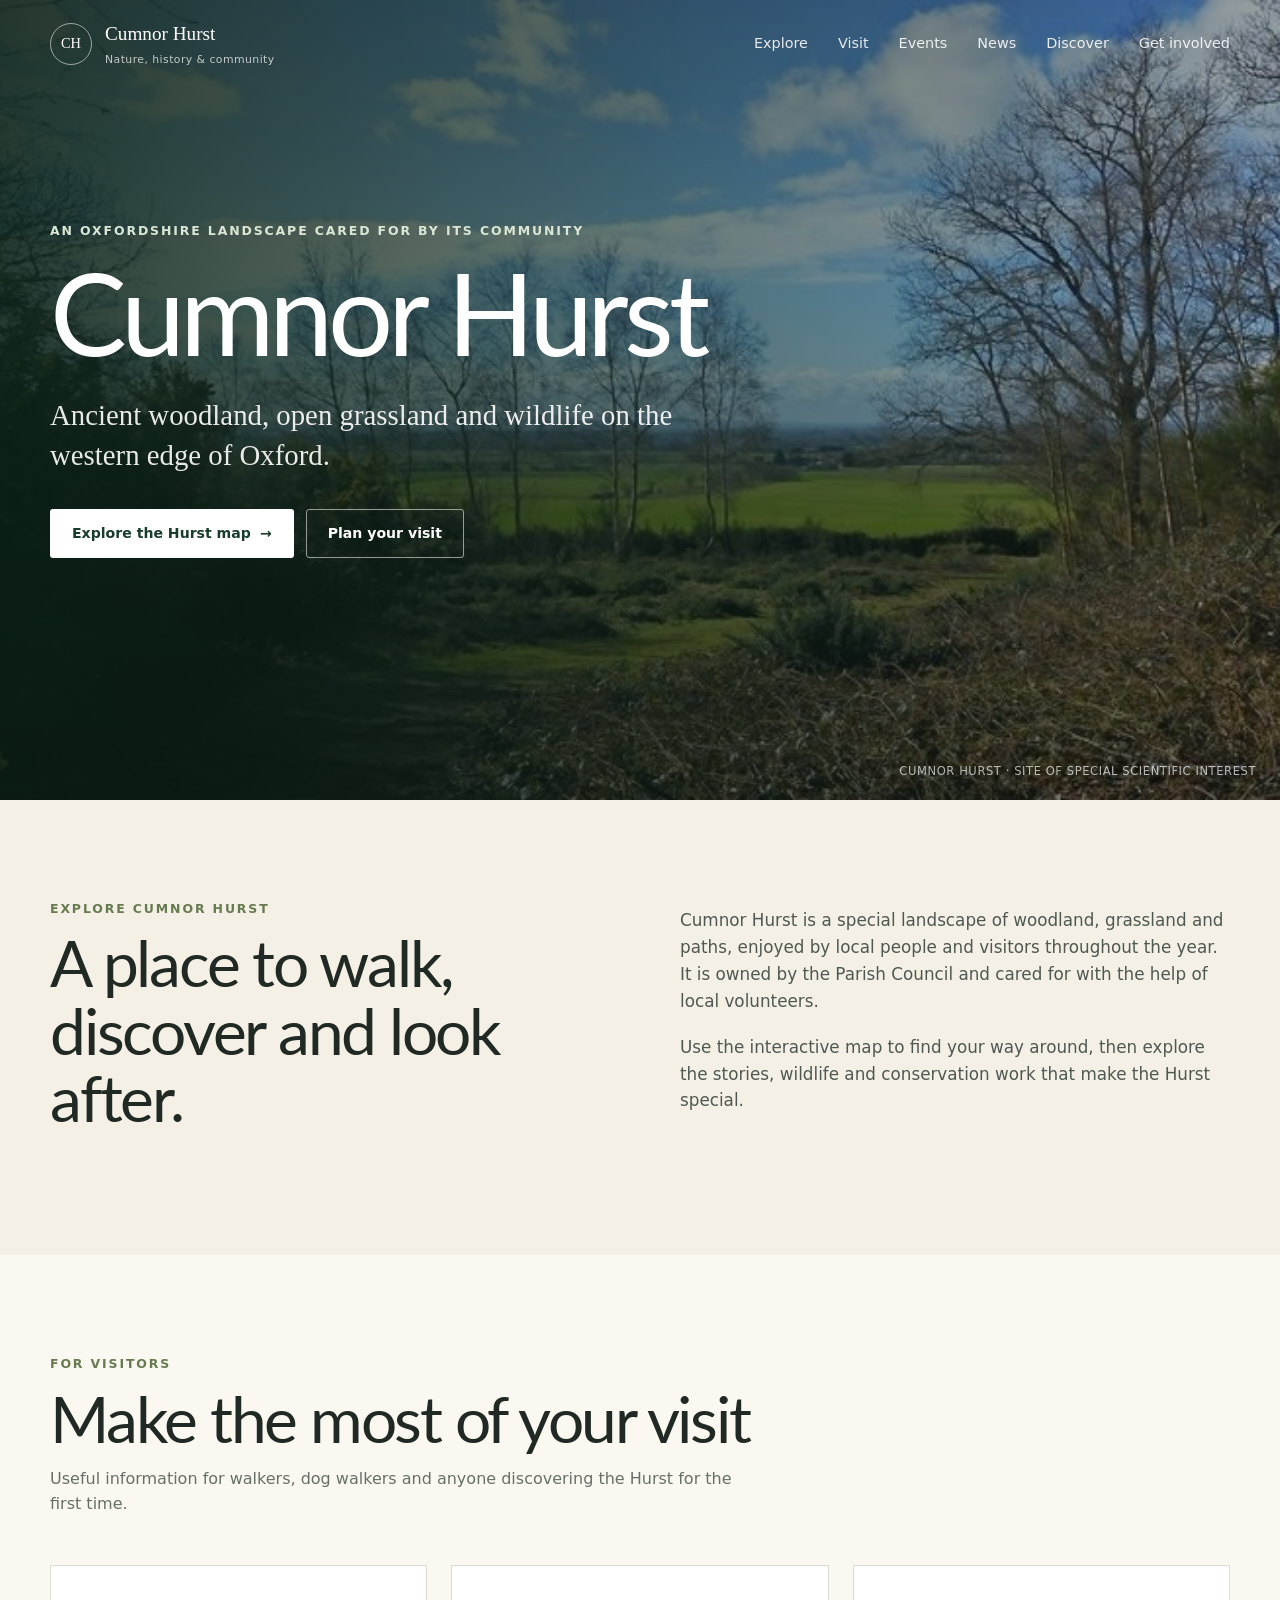
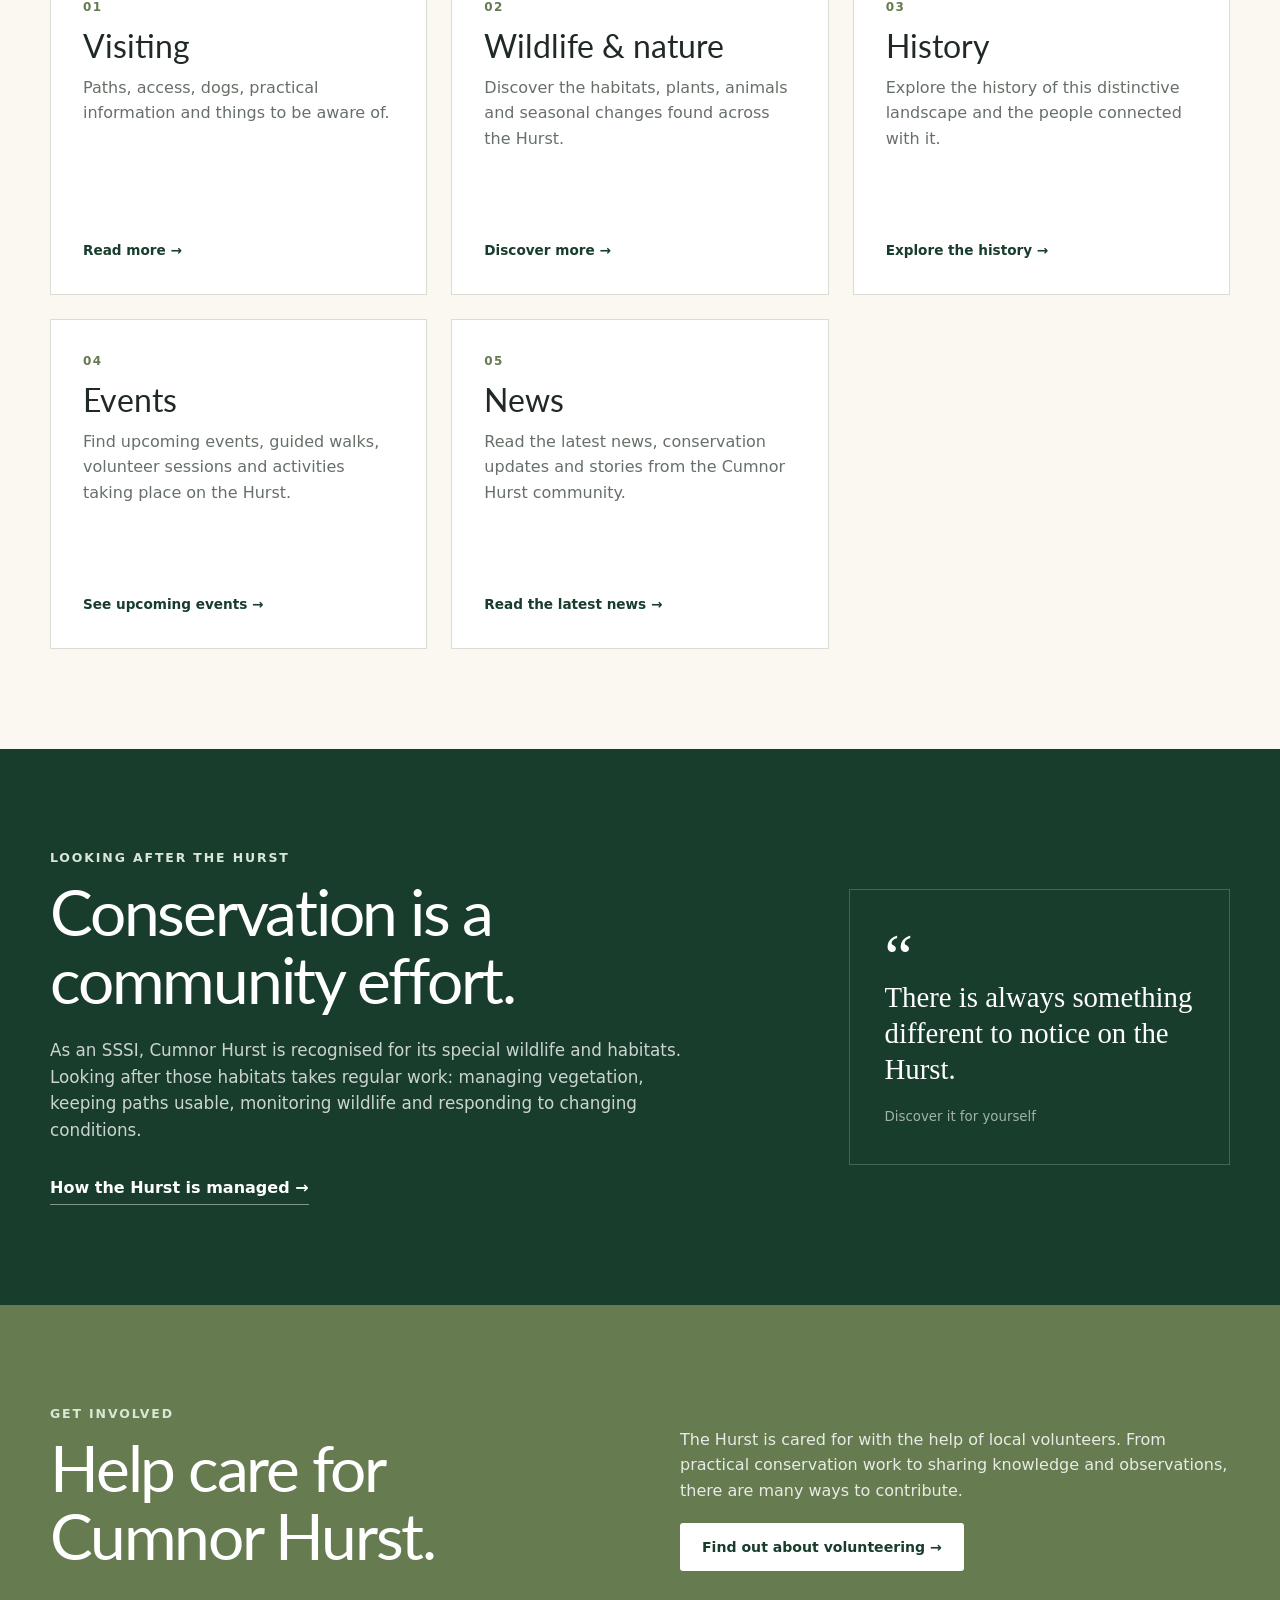
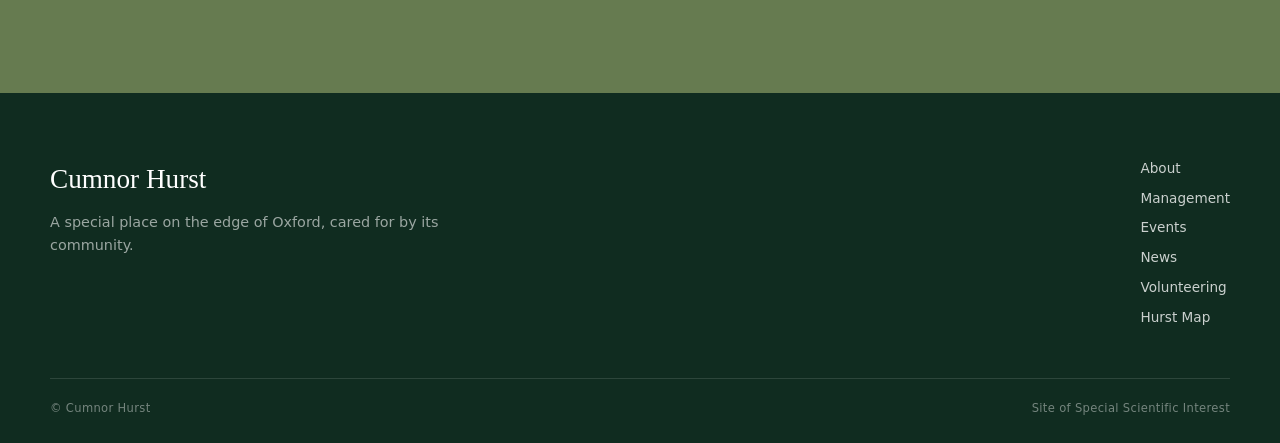
==== index.html @ 3ca222a8 "added news and events pages" ====
<!doctype html>
<html lang="en">
<head>
  <meta charset="utf-8">
  <meta name="viewport" content="width=device-width, initial-scale=1">

  <title>Cumnor Hurst — Nature, history &amp; community</title>

  <meta
    name="description"
    content="Cumnor Hurst — an important Oxfordshire landscape of woodland, grassland and wildlife, cared for by its community."
  >

  <link rel="stylesheet" href="/site.css?v=3">
  <link rel="icon" href="/favicon.svg" type="image/svg+xml">
</head>

<body>

<header class="site-header">
  <div class="container nav-wrap">

    <a class="brand" href="/">
      <span class="brand-mark">CH</span>
      <span>
        <strong>Cumnor Hurst</strong>
        <small>Nature, history &amp; community</small>
      </span>
    </a>

    <button
      class="menu-toggle"
      type="button"
      aria-expanded="false"
      aria-controls="main-nav"
    >
      Menu
    </button>

    <nav id="main-nav" aria-label="Main navigation">
      <a href="#explore">Explore</a>
      <a href="#visit">Visit</a>
      <a href="/events/">Events</a>
      <a href="/news/">News</a>
      <a href="#discover">Discover</a>
      <a href="#involved">Get involved</a>
    </nav>


  </div>
</header>


<main>

  <!-- HERO -->

  <section class="hero">

    <div class="hero-overlay"></div>

    <div class="container hero-content">

      <p class="eyebrow">
        An Oxfordshire landscape cared for by its community
      </p>

      <h1>Cumnor Hurst</h1>

      <p class="hero-lede">
        Ancient woodland, open grassland and wildlife on the western edge of Oxford.
      </p>

      <div class="hero-actions">
        <a class="button primary" href="/hurstmap/">
          Explore the Hurst map <span aria-hidden="true">→</span>
        </a>

        <a class="button ghost" href="#visit">
          Plan your visit
        </a>
      </div>

    </div>

    <div class="hero-caption">
      Cumnor Hurst · Site of Special Scientific Interest
    </div>

  </section>


  <!-- INTRODUCTION -->

  <section id="explore" class="intro section">

    <div class="container intro-grid">

      <div>
        <p class="eyebrow dark">Explore Cumnor Hurst</p>

        <h2>
          A place to walk, discover and look after.
        </h2>
      </div>

      <div>
        <p>
          Cumnor Hurst is a special landscape of woodland, grassland and
          paths, enjoyed by local people and visitors throughout the year.
          It is owned by the Parish Council and cared for with the help of
          local volunteers.
        </p>

        <p>
          Use the interactive map to find your way around, then explore the
          stories, wildlife and conservation work that make the Hurst special.
        </p>
      </div>

    </div>

  </section>


  <!-- VISITORS -->

  <section id="visit" class="cards section">

    <div class="container">

      <div class="section-heading">

        <p class="eyebrow dark">For visitors</p>

        <h2>Make the most of your visit</h2>

        <p>
          Useful information for walkers, dog walkers and anyone discovering
          the Hurst for the first time.
        </p>

      </div>


      <div class="card-grid">

        <a class="card" href="/visiting/">
          <span>01</span>

          <h3>Visiting</h3>

          <p>
            Paths, access, dogs, practical information and things to be
            aware of.
          </p>

          <b>Read more →</b>
        </a>


        <a class="card" href="/wildlife/">
          <span>02</span>

          <h3>Wildlife &amp; nature</h3>

          <p>
            Discover the habitats, plants, animals and seasonal changes
            found across the Hurst.
          </p>

          <b>Discover more →</b>
        </a>


        <a class="card" href="/history/">
          <span>03</span>

          <h3>History</h3>

          <p>
            Explore the history of this distinctive landscape and the
            people connected with it.
          </p>

          <b>Explore the history →</b>
        </a>
        

        <a class="card" href="/events/">
          <span>04</span>

          <h3>Events</h3>

          <p>
            Find upcoming events, guided walks, volunteer sessions
            and activities taking place on the Hurst.
          </p>

          <b>See upcoming events →</b>
        </a>

        <a class="card" href="/news/">
          <span>05</span>

          <h3>News</h3>

          <p>
            Read the latest news, conservation updates and stories
            from the Cumnor Hurst community.
          </p>

          <b>Read the latest news →</b>
        </a>

        

      </div>

    </div>

  </section>


  <!-- MANAGEMENT -->

  <section id="discover" class="feature section">

    <div class="container feature-grid">

      <div>

        <p class="eyebrow">Looking after the Hurst</p>

        <h2>
          Conservation is a community effort.
        </h2>

        <p class="feature-text">
          As an SSSI, Cumnor Hurst is recognised for its special wildlife
          and habitats. Looking after those habitats takes regular work:
          managing vegetation, keeping paths usable, monitoring wildlife
          and responding to changing conditions.
        </p>

        <a class="text-link" href="/management/">
          How the Hurst is managed →
        </a>

      </div>


      <div class="feature-note">

        <i aria-hidden="true">“</i>

        <p>
          There is always something different to notice on the Hurst.
        </p>

        <small>
          Discover it for yourself
        </small>

      </div>

    </div>

  </section>


  <!-- VOLUNTEERING -->

  <section id="involved" class="volunteer section">

    <div class="container volunteer-grid">

      <div>

        <p class="eyebrow">Get involved</p>

        <h2>
          Help care for Cumnor Hurst.
        </h2>

      </div>


      <div>

        <p>
          The Hurst is cared for with the help of local volunteers.
          From practical conservation work to sharing knowledge and
          observations, there are many ways to contribute.
        </p>

        <a class="button light" href="/volunteering/">
          Find out about volunteering →
        </a>

      </div>

    </div>

  </section>

</main>


<!-- FOOTER -->

<footer>

  <div class="container footer-grid">

    <div>

      <a class="footer-brand" href="/">
        Cumnor Hurst
      </a>

      <p>
        A special place on the edge of Oxford, cared for by its community.
      </p>

    </div>


    <nav aria-label="Footer navigation">
      <a href="/about/">About</a>
      <a href="/management/">Management</a>
      <a href="/events/">Events</a>
      <a href="/news/">News</a>
      <a href="/volunteering/">Volunteering</a>
      <a href="/hurstmap/">Hurst Map</a>
    </nav>


  </div>


  <div class="container footer-bottom">

    <span>© Cumnor Hurst</span>

    <span>Site of Special Scientific Interest</span>

  </div>

</footer>


<script>
  const menuToggle = document.querySelector(".menu-toggle");
  const mainNav = document.querySelector("#main-nav");

  menuToggle.addEventListener("click", () => {
    const isOpen = menuToggle.getAttribute("aria-expanded") === "true";

    menuToggle.setAttribute("aria-expanded", String(!isOpen));
    mainNav.classList.toggle("open", !isOpen);
  });
</script>

</body>
</html>
---- site.css ----
/* =========================================================
   Cumnor Hurst
   Main site stylesheet
   ========================================================= */

@import url('https://fonts.googleapis.com/css2?family=Lato:wght@400;700&display=swap');

/* ---------- Base ---------- */

:root {
  --forest: #183d2c;
  --forest-dark: #102c20;
  --moss: #667b50;
  --sage: #aab99a;
  --cream: #f4f0e5;
  --paper: #faf8f1;
  --white: #ffffff;
  --ink: #202923;
  --muted: #667068;
  --line: #d9ddd3;

  --serif: Georgia, "Times New Roman", serif;
  --sans: system-ui, -apple-system, BlinkMacSystemFont, "Segoe UI",
          sans-serif;

  --max-width: 1180px;
}


* {
  box-sizing: border-box;
}


html {
  scroll-behavior: smooth;
}


body {
  margin: 0;
  background: var(--paper);
  color: var(--ink);
  font-family: var(--sans);
  line-height: 1.6;
}


img {
  max-width: 100%;
  height: auto;
}


a {
  color: inherit;
}


.container {
  width: min(calc(100% - 48px), var(--max-width));
  margin-inline: auto;
}


.section {
  padding: 100px 0;
}


/* ---------- Typography ---------- */

h1,
h2,
h3 {
  font-family: "Lato", sans-serif;
  font-weight: 400;
  line-height: 1.05;
}


h1 {
  margin: 12px 0 22px;
  color: var(--white);
  font-size: clamp(3rem, 9vw, 8rem);
  letter-spacing: -0.045em;
}


h2 {
  margin: 12px 0 24px;
  font-size: clamp(2.5rem, 5vw, 4.5rem);
  letter-spacing: -0.035em;
}


h3 {
  margin: 12px 0;
  font-size: 2rem;
}


p {
  margin: 0 0 1.2rem;
}


.eyebrow {
  margin: 0;
  color: #dbe7d6;
  font-size: 0.78rem;
  font-weight: 700;
  letter-spacing: 0.15em;
  line-height: 1.4;
  text-transform: uppercase;
}


.eyebrow.dark {
  color: var(--moss);
}


/* ---------- Header ---------- */

.site-header {
  position: absolute;
  z-index: 20;
  top: 0;
  right: 0;
  left: 0;

  color: var(--white);
}


.nav-wrap {
  display: flex;
  align-items: center;
  justify-content: space-between;
  min-height: 88px;
}


.brand {
  display: flex;
  align-items: center;
  gap: 13px;

  color: var(--white);
  text-decoration: none;
}


.brand-mark {
  display: grid;
  width: 42px;
  height: 42px;
  place-items: center;

  border: 1px solid rgba(255, 255, 255, 0.55);
  border-radius: 50%;

  font-family: var(--serif);
  font-size: 0.9rem;
}


.brand strong,
.brand small {
  display: block;
}


.brand strong {
  font-family: var(--serif);
  font-size: 1.2rem;
  font-weight: 400;
}


.brand small {
  margin-top: 1px;
  color: rgba(255, 255, 255, 0.72);
  font-size: 0.68rem;
  letter-spacing: 0.04em;
}


.site-header nav {
  display: flex;
  align-items: center;
  gap: 30px;
}


.site-header nav a {
  color: rgba(255, 255, 255, 0.88);
  font-size: 0.9rem;
  text-decoration: none;
}


.site-header nav a:hover {
  color: var(--white);
}


.menu-toggle {
  display: none;

  border: 1px solid rgba(255, 255, 255, 0.5);
  border-radius: 4px;
  padding: 8px 13px;

  background: transparent;
  color: var(--white);
  cursor: pointer;
}


/* ---------- Hero ---------- */

.hero {
  position: relative;
  display: flex;
  min-height: min(800px, 92vh);
  align-items: center;
  overflow: hidden;

  /*
     If you add this file:

         ~/images/hurst-hero.jpg

     it will automatically appear behind the gradient.
     The gradient remains as a fallback if the image is absent.
  */
  background-image:
    linear-gradient(
      90deg,
      rgba(12, 36, 25, 0.88) 0%,
      rgba(12, 36, 25, 0.62) 45%,
      rgba(12, 36, 25, 0.28) 100%
    ),
    url("/images/hurst-hero.jpg");

  background-position: center;
  background-size: cover;
  background-color: var(--forest);
}


.hero-overlay {
  position: absolute;
  inset: 0;

  background:
    linear-gradient(
      180deg,
      rgba(0, 0, 0, 0.15),
      transparent 35%,
      rgba(0, 0, 0, 0.2)
    );
}


.hero-content {
  position: relative;
  z-index: 2;

  padding-top: 100px;
  padding-bottom: 120px;
}


.hero-lede {
  max-width: 650px;
  margin-bottom: 34px;

  color: rgba(255, 255, 255, 0.9);
  font-family: var(--serif);
  font-size: clamp(1.3rem, 2.5vw, 1.8rem);
  line-height: 1.4;
}


.hero-actions {
  display: flex;
  flex-wrap: wrap;
  gap: 12px;
}


.hero-caption {
  position: absolute;
  z-index: 2;
  right: 24px;
  bottom: 20px;

  color: rgba(255, 255, 255, 0.68);
  font-size: 0.72rem;
  letter-spacing: 0.05em;
  text-transform: uppercase;
}


/* ---------- Buttons ---------- */

.button {
  display: inline-flex;
  align-items: center;
  justify-content: center;
  gap: 9px;

  min-height: 48px;
  padding: 12px 21px;

  border: 1px solid transparent;
  border-radius: 3px;

  font-size: 0.88rem;
  font-weight: 700;
  text-decoration: none;

  transition:
    background-color 160ms ease,
    color 160ms ease,
    border-color 160ms ease,
    transform 160ms ease;
}


.button:hover {
  transform: translateY(-2px);
}


.button.primary {
  background: var(--white);
  color: var(--forest);
}


.button.primary:hover {
  background: var(--cream);
}


.button.ghost {
  border-color: rgba(255, 255, 255, 0.55);
  color: var(--white);
}


.button.ghost:hover {
  border-color: var(--white);
  background: rgba(255, 255, 255, 0.1);
}


.button.light {
  background: var(--white);
  color: var(--forest);
}


.button.light:hover {
  background: var(--cream);
}


/* ---------- Introduction ---------- */

.intro {
  background: var(--cream);
}


.intro-grid {
  display: grid;
  grid-template-columns: 1fr 1fr;
  gap: 80px;
  align-items: start;
}


.intro h2 {
  max-width: 540px;
}


.intro-grid > div:last-child {
  max-width: 590px;
  padding-top: 7px;

  color: #4f5952;
  font-size: 1.05rem;
}


/* ---------- Cards ---------- */

.cards {
  background: var(--paper);
}


.section-heading {
  max-width: 700px;
  margin-bottom: 48px;
}


.section-heading h2 {
  margin-bottom: 14px;
}


.section-heading > p:last-child {
  color: var(--muted);
}


.card-grid {
  display: grid;
  grid-template-columns: repeat(3, minmax(0, 1fr));
  gap: 1.5rem;
}

@media (max-width: 800px) {
  .card-grid {
    grid-template-columns: repeat(2, minmax(0, 1fr));
  }
}

@media (max-width: 520px) {
  .card-grid {
    grid-template-columns: 1fr;
  }
}

.card {
  display: flex;
  min-height: 330px;
  flex-direction: column;

  padding: 32px;

  border: 1px solid var(--line);
  background: var(--white);

  text-decoration: none;

  transition:
    border-color 180ms ease,
    transform 180ms ease,
    box-shadow 180ms ease;
}


.card:hover {
  border-color: var(--moss);
  box-shadow: 0 16px 40px rgba(24, 61, 44, 0.08);
  transform: translateY(-4px);
}


.card > span {
  color: var(--moss);
  font-size: 0.75rem;
  font-weight: 700;
  letter-spacing: 0.12em;
}


.card p {
  max-width: 350px;
  color: var(--muted);
}


.card b {
  margin-top: auto;
  color: var(--forest);
  font-size: 0.85rem;
}


/* ---------- Feature / management ---------- */

.feature {
  background: var(--forest);
  color: var(--white);
}


.feature-grid {
  display: grid;
  grid-template-columns: 1.3fr 0.7fr;
  gap: 90px;
  align-items: center;
}


.feature h2 {
  max-width: 680px;
}


.feature-text {
  max-width: 650px;
  color: rgba(255, 255, 255, 0.78);
  font-size: 1.05rem;
}


.text-link {
  display: inline-block;
  margin-top: 12px;

  color: var(--white);
  font-weight: 700;
  text-decoration: none;

  border-bottom: 1px solid rgba(255, 255, 255, 0.45);
  padding-bottom: 3px;
}


.text-link:hover {
  border-color: var(--white);
}


.feature-note {
  padding: 35px;

  border: 1px solid rgba(255, 255, 255, 0.2);
}


.feature-note i {
  display: block;
  height: 40px;

  font-family: var(--serif);
  font-size: 4rem;
  font-style: normal;
  line-height: 1;
}


.feature-note p {
  margin: 15px 0;
  font-family: var(--serif);
  font-size: 1.8rem;
  line-height: 1.25;
}


.feature-note small {
  color: rgba(255, 255, 255, 0.6);
}


/* ---------- Volunteering ---------- */

.volunteer {
  background: var(--moss);
  color: var(--white);
}


.volunteer-grid {
  display: grid;
  grid-template-columns: 1fr 1fr;
  gap: 80px;
  align-items: center;
}


.volunteer h2 {
  max-width: 550px;
}


.volunteer-grid > div:last-child {
  max-width: 560px;
}


.volunteer-grid > div:last-child p {
  color: rgba(255, 255, 255, 0.85);
}


/* ---------- Footer ---------- */

footer {
  padding: 65px 0 25px;

  background: var(--forest-dark);
  color: var(--white);
}


.footer-grid {
  display: grid;
  grid-template-columns: 1fr auto;
  gap: 50px;
  padding-bottom: 50px;
}


.footer-brand {
  font-family: var(--serif);
  font-size: 1.7rem;
  text-decoration: none;
}


.footer-grid p {
  max-width: 400px;
  margin-top: 10px;

  color: rgba(255, 255, 255, 0.58);
  font-size: 0.9rem;
}


.footer-grid nav {
  display: flex;
  flex-direction: column;
  gap: 8px;
}


.footer-grid nav a {
  color: rgba(255, 255, 255, 0.78);
  font-size: 0.85rem;
  text-decoration: none;
}


.footer-grid nav a:hover {
  color: var(--white);
}


.footer-bottom {
  display: flex;
  justify-content: space-between;
  gap: 20px;

  padding-top: 20px;
  border-top: 1px solid rgba(255, 255, 255, 0.12);

  color: rgba(255, 255, 255, 0.42);
  font-size: 0.72rem;
  letter-spacing: 0.03em;
}


/* ---------- Responsive ---------- */

@media (max-width: 800px) {

  .container {
    width: min(calc(100% - 32px), var(--max-width));
  }


  .section {
    padding: 72px 0;
  }


  .menu-toggle {
    display: block;
  }


  .site-header nav {
    position: absolute;
    top: 76px;
    right: 16px;
    left: 16px;

    display: none;
    flex-direction: column;
    align-items: stretch;
    gap: 0;

    padding: 8px;

    border: 1px solid rgba(255, 255, 255, 0.2);
    background: rgba(16, 44, 32, 0.97);
  }


  .site-header nav.open {
    display: flex;
  }


  .site-header nav a {
    padding: 12px 14px;
  }


  .hero {
    min-height: 720px;
  }


  .hero-content {
    padding-top: 150px;
  }


  .hero-caption {
    right: 16px;
    left: 16px;
    bottom: 16px;
  }


  .intro-grid,
  .feature-grid,
  .volunteer-grid {
    grid-template-columns: 1fr;
    gap: 35px;
  }


  .card-grid {
    grid-template-columns: 1fr;
  }


  .card {
    min-height: 270px;
  }


  .footer-grid {
    grid-template-columns: 1fr;
  }


  .footer-grid nav {
    display: grid;
    grid-template-columns: 1fr 1fr;
  }


  .footer-bottom {
    flex-direction: column;
    gap: 5px;
  }

}


@media (max-width: 480px) {

  h1 {
    font-size: 3rem;
  }

  .brand small {
    display: none;
  }

  .hero-actions {
    flex-direction: column;
    align-items: stretch;
  }

  .hero {
    min-height: 560px;
  }

  .hero-content {
    padding-top: 60px;
    padding-bottom: 60px;
  }

  .button {
    width: 100%;
  }

  .feature-note {
    padding: 25px;
  }

}

/* Placeholder pages */
.subpage-page {
    background: var(--cream);
    color: var(--forest);
}

.subpage-page main {
    min-height: 70vh;
}

.subpage-content {
    max-width: 760px;
    margin: 0 auto;
    padding: 7rem 1.5rem;
}

.subpage-content h1 {
    color: var(--forest);
}

.subpage-content p {
    color: #405247;
    max-width: 620px;
}

.subpage-content .eyebrow {
    color: var(--moss);
}

.subpage-content a {
    color: var(--forest);
}

/* Placeholder page contrast */
.subpage-page {
    background: var(--cream);
    color: var(--forest);
}

.subpage-page .site-header {
    background: var(--cream);
    color: var(--forest);
}

.subpage-page .site-header a {
    color: var(--forest);
}

.subpage-page .site-header .brand-mark {
    color: #fff;
    background: var(--forest);
}

.subpage-page .site-header .menu-toggle {
    color: var(--forest);
}

.subpage-page main {
    min-height: 70vh;
}

.subpage-content {
    max-width: 760px;
    margin: 0 auto;
    padding: 7rem 1.5rem;
}

.subpage-content h1 {
    color: var(--forest);
}

.subpage-content p {
    color: #405247;
    max-width: 620px;
}

.subpage-content .eyebrow {
    color: var(--moss);
}

.subpage-content a {
    color: var(--forest);
}



/* News feed */
.news-feed {
  display: grid;
  gap: 2rem;
  margin-top: 2rem;
  max-width: 800px;
}

.news-card {
  padding-bottom: 2rem;
  border-bottom: 1px solid #ddd;
}

.news-card h2 {
  margin: 0 0 0.5rem;
  font-size: 1.6rem;
  line-height: 1.3;
}

.news-card h2 a {
  color: inherit;
  text-decoration: none;
}

.news-card h2 a:hover {
  text-decoration: underline;
}

.news-meta {
  color: #666;
  font-size: 0.9rem;
  margin: 0 0 1rem;
}

.news-image {
  display: block;
  width: 100%;
  max-height: 360px;
  object-fit: cover;
  border-radius: 8px;
  margin: 1rem 0;
}

.news-summary {
  line-height: 1.7;
  margin-bottom: 1rem;
}


#events-feed {
  display: grid;
  gap: 1.25rem;
}

.event-card {
  padding: 1.25rem;
  border: 1px solid #ddd;
  border-radius: 8px;
  background: #fff;
}

.event-card h2 {
  margin: 0 0 0.5rem;
}

.event-date {
  font-weight: 600;
  margin: 0 0 0.5rem;
}

.event-location {
  margin: 0 0 0.5rem;
}

.event-description {
  line-height: 1.6;
  white-space: pre-line;
  margin-bottom: 0;
}

.event-contributor {
  font-size: 0.9rem;
  font-style: italic;
  color: #666;
  margin: 1rem 0 0;
}
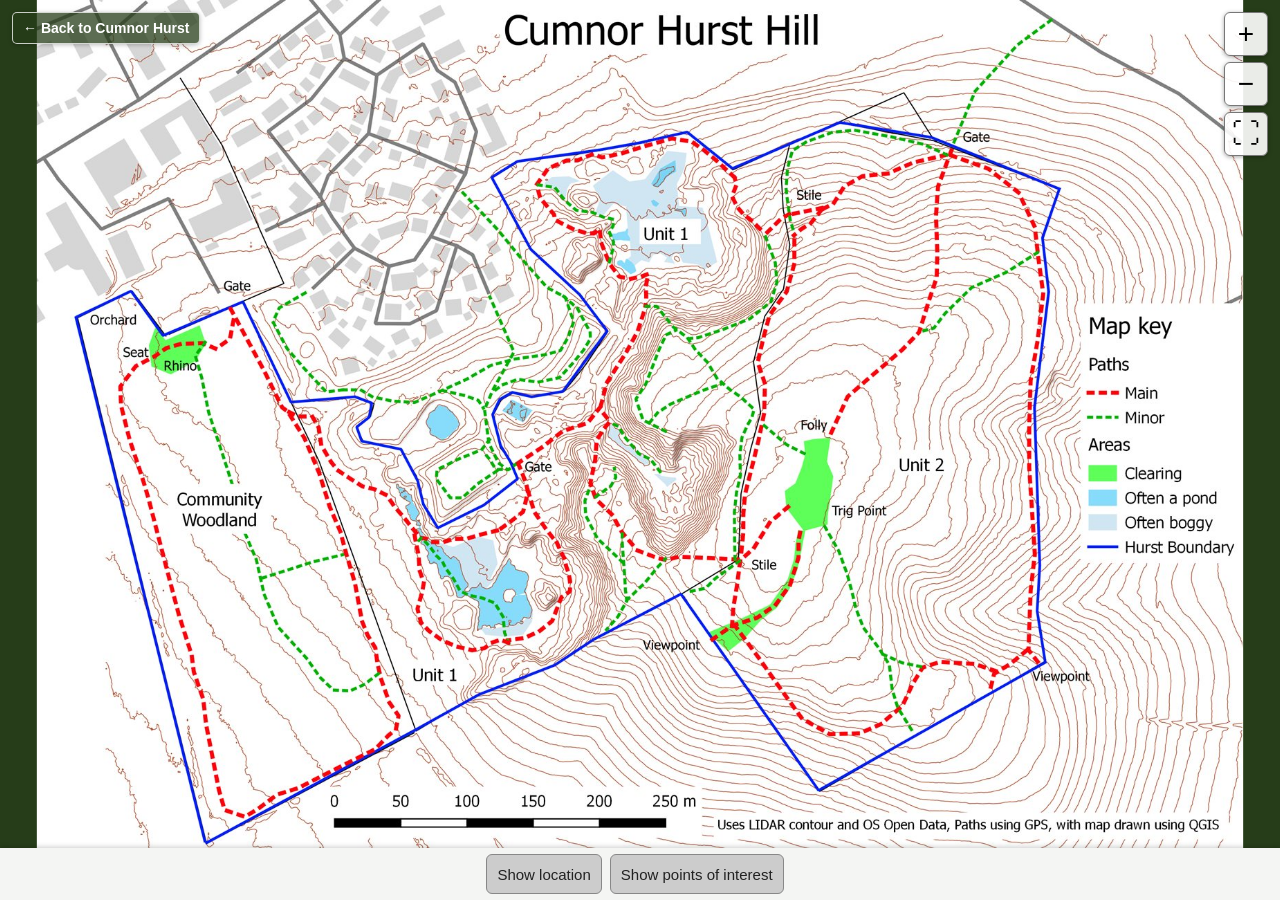
==== commit 545d9e59: "map-only version" ====
--- a/index.html
+++ b/index.html
@@ -1,366 +1,15 @@
 <!doctype html>
 <html lang="en">
+
 <head>
   <meta charset="utf-8">
-  <meta name="viewport" content="width=device-width, initial-scale=1">
-
-  <title>Cumnor Hurst — Nature, history &amp; community</title>
-
-  <meta
-    name="description"
-    content="Cumnor Hurst — an important Oxfordshire landscape of woodland, grassland and wildlife, cared for by its community."
-  >
-
-  <link rel="stylesheet" href="/site.css?v=3">
-  <link rel="icon" href="/favicon.svg" type="image/svg+xml">
+  <meta http-equiv="refresh" content="0; url=/hurstmap/">
+  <link rel="canonical" href="https://www.cumnorhurst.org.uk/hurstmap/">
+  <title>Redirecting...</title>
 </head>
 
 <body>
+  <p>Redirecting to <a href="/hurstmap/">Cumnor Hurst Map</a>...</p>
+</body>
 
-<header class="site-header">
-  <div class="container nav-wrap">
-
-    <a class="brand" href="/">
-      <span class="brand-mark">CH</span>
-      <span>
-        <strong>Cumnor Hurst</strong>
-        <small>Nature, history &amp; community</small>
-      </span>
-    </a>
-
-    <button
-      class="menu-toggle"
-      type="button"
-      aria-expanded="false"
-      aria-controls="main-nav"
-    >
-      Menu
-    </button>
-
-    <nav id="main-nav" aria-label="Main navigation">
-      <a href="#explore">Explore</a>
-      <a href="#visit">Visit</a>
-      <a href="/events/">Events</a>
-      <a href="/news/">News</a>
-      <a href="#discover">Discover</a>
-      <a href="#involved">Get involved</a>
-    </nav>
-
-
-  </div>
-</header>
-
-
-<main>
-
-  <!-- HERO -->
-
-  <section class="hero">
-
-    <div class="hero-overlay"></div>
-
-    <div class="container hero-content">
-
-      <p class="eyebrow">
-        An Oxfordshire landscape cared for by its community
-      </p>
-
-      <h1>Cumnor Hurst</h1>
-
-      <p class="hero-lede">
-        Ancient woodland, open grassland and wildlife on the western edge of Oxford.
-      </p>
-
-      <div class="hero-actions">
-        <a class="button primary" href="/hurstmap/">
-          Explore the Hurst map <span aria-hidden="true">→</span>
-        </a>
-
-        <a class="button ghost" href="#visit">
-          Plan your visit
-        </a>
-      </div>
-
-    </div>
-
-    <div class="hero-caption">
-      Cumnor Hurst · Site of Special Scientific Interest
-    </div>
-
-  </section>
-
-
-  <!-- INTRODUCTION -->
-
-  <section id="explore" class="intro section">
-
-    <div class="container intro-grid">
-
-      <div>
-        <p class="eyebrow dark">Explore Cumnor Hurst</p>
-
-        <h2>
-          A place to walk, discover and look after.
-        </h2>
-      </div>
-
-      <div>
-        <p>
-          Cumnor Hurst is a special landscape of woodland, grassland and
-          paths, enjoyed by local people and visitors throughout the year.
-          It is owned by the Parish Council and cared for with the help of
-          local volunteers.
-        </p>
-
-        <p>
-          Use the interactive map to find your way around, then explore the
-          stories, wildlife and conservation work that make the Hurst special.
-        </p>
-      </div>
-
-    </div>
-
-  </section>
-
-
-  <!-- VISITORS -->
-
-  <section id="visit" class="cards section">
-
-    <div class="container">
-
-      <div class="section-heading">
-
-        <p class="eyebrow dark">For visitors</p>
-
-        <h2>Make the most of your visit</h2>
-
-        <p>
-          Useful information for walkers, dog walkers and anyone discovering
-          the Hurst for the first time.
-        </p>
-
-      </div>
-
-
-      <div class="card-grid">
-
-        <a class="card" href="/visiting/">
-          <span>01</span>
-
-          <h3>Visiting</h3>
-
-          <p>
-            Paths, access, dogs, practical information and things to be
-            aware of.
-          </p>
-
-          <b>Read more →</b>
-        </a>
-
-
-        <a class="card" href="/wildlife/">
-          <span>02</span>
-
-          <h3>Wildlife &amp; nature</h3>
-
-          <p>
-            Discover the habitats, plants, animals and seasonal changes
-            found across the Hurst.
-          </p>
-
-          <b>Discover more →</b>
-        </a>
-
-
-        <a class="card" href="/history/">
-          <span>03</span>
-
-          <h3>History</h3>
-
-          <p>
-            Explore the history of this distinctive landscape and the
-            people connected with it.
-          </p>
-
-          <b>Explore the history →</b>
-        </a>
-        
-
-        <a class="card" href="/events/">
-          <span>04</span>
-
-          <h3>Events</h3>
-
-          <p>
-            Find upcoming events, guided walks, volunteer sessions
-            and activities taking place on the Hurst.
-          </p>
-
-          <b>See upcoming events →</b>
-        </a>
-
-        <a class="card" href="/news/">
-          <span>05</span>
-
-          <h3>News</h3>
-
-          <p>
-            Read the latest news, conservation updates and stories
-            from the Cumnor Hurst community.
-          </p>
-
-          <b>Read the latest news →</b>
-        </a>
-
-        
-
-      </div>
-
-    </div>
-
-  </section>
-
-
-  <!-- MANAGEMENT -->
-
-  <section id="discover" class="feature section">
-
-    <div class="container feature-grid">
-
-      <div>
-
-        <p class="eyebrow">Looking after the Hurst</p>
-
-        <h2>
-          Conservation is a community effort.
-        </h2>
-
-        <p class="feature-text">
-          As an SSSI, Cumnor Hurst is recognised for its special wildlife
-          and habitats. Looking after those habitats takes regular work:
-          managing vegetation, keeping paths usable, monitoring wildlife
-          and responding to changing conditions.
-        </p>
-
-        <a class="text-link" href="/management/">
-          How the Hurst is managed →
-        </a>
-
-      </div>
-
-
-      <div class="feature-note">
-
-        <i aria-hidden="true">“</i>
-
-        <p>
-          There is always something different to notice on the Hurst.
-        </p>
-
-        <small>
-          Discover it for yourself
-        </small>
-
-      </div>
-
-    </div>
-
-  </section>
-
-
-  <!-- VOLUNTEERING -->
-
-  <section id="involved" class="volunteer section">
-
-    <div class="container volunteer-grid">
-
-      <div>
-
-        <p class="eyebrow">Get involved</p>
-
-        <h2>
-          Help care for Cumnor Hurst.
-        </h2>
-
-      </div>
-
-
-      <div>
-
-        <p>
-          The Hurst is cared for with the help of local volunteers.
-          From practical conservation work to sharing knowledge and
-          observations, there are many ways to contribute.
-        </p>
-
-        <a class="button light" href="/volunteering/">
-          Find out about volunteering →
-        </a>
-
-      </div>
-
-    </div>
-
-  </section>
-
-</main>
-
-
-<!-- FOOTER -->
-
-<footer>
-
-  <div class="container footer-grid">
-
-    <div>
-
-      <a class="footer-brand" href="/">
-        Cumnor Hurst
-      </a>
-
-      <p>
-        A special place on the edge of Oxford, cared for by its community.
-      </p>
-
-    </div>
-
-
-    <nav aria-label="Footer navigation">
-      <a href="/about/">About</a>
-      <a href="/management/">Management</a>
-      <a href="/events/">Events</a>
-      <a href="/news/">News</a>
-      <a href="/volunteering/">Volunteering</a>
-      <a href="/hurstmap/">Hurst Map</a>
-    </nav>
-
-
-  </div>
-
-
-  <div class="container footer-bottom">
-
-    <span>© Cumnor Hurst</span>
-
-    <span>Site of Special Scientific Interest</span>
-
-  </div>
-
-</footer>
-
-
-<script>
-  const menuToggle = document.querySelector(".menu-toggle");
-  const mainNav = document.querySelector("#main-nav");
-
-  menuToggle.addEventListener("click", () => {
-    const isOpen = menuToggle.getAttribute("aria-expanded") === "true";
-
-    menuToggle.setAttribute("aria-expanded", String(!isOpen));
-    mainNav.classList.toggle("open", !isOpen);
-  });
-</script>
-
-</body>
 </html>
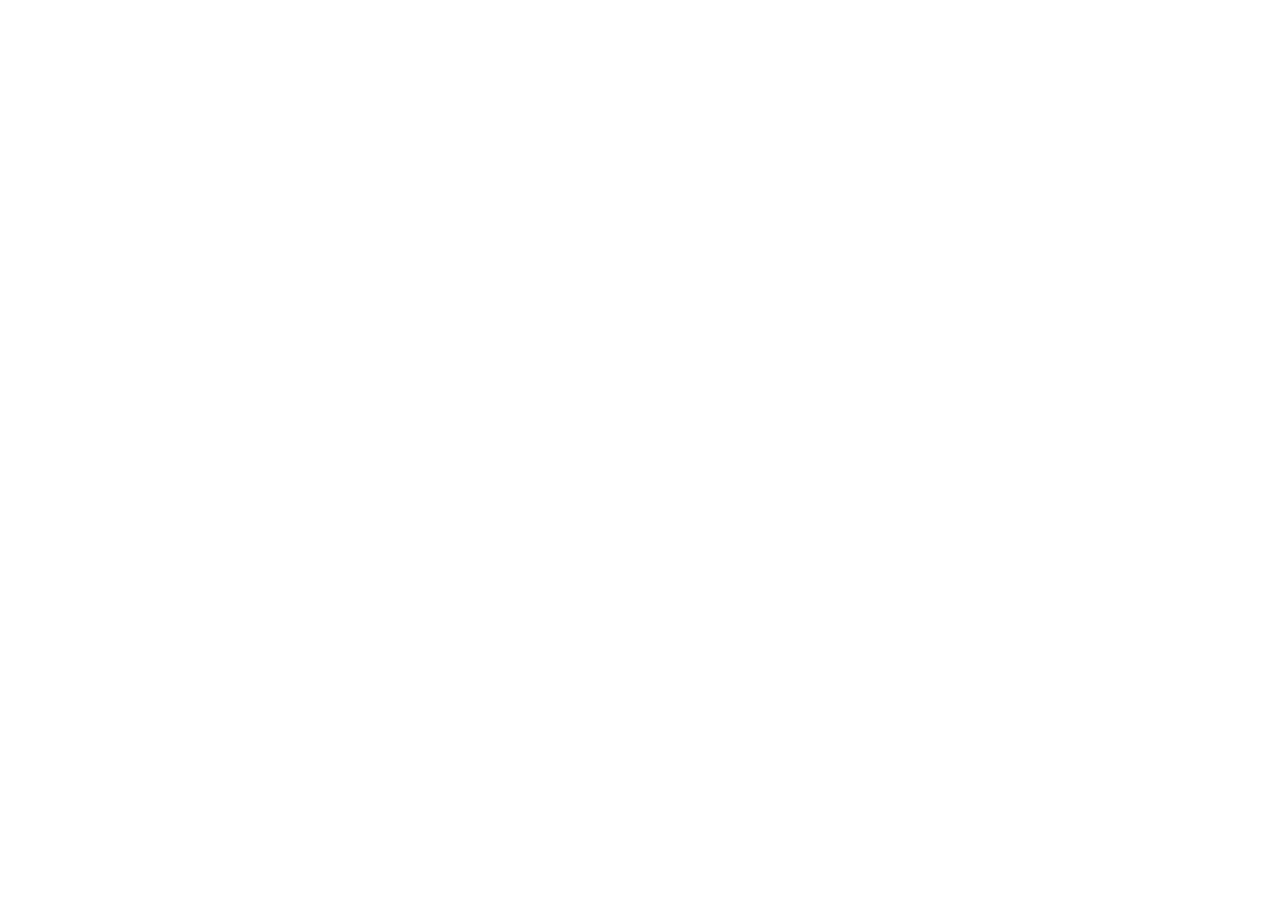
==== commit 1fd8fd96: "redirect to richardedmonds.com" ====
--- a/index.html
+++ b/index.html
@@ -3,13 +3,13 @@
 
 <head>
   <meta charset="utf-8">
-  <meta http-equiv="refresh" content="0; url=/hurstmap/">
-  <link rel="canonical" href="https://www.cumnorhurst.org.uk/hurstmap/">
+  <meta http-equiv="refresh" content="0; url=https://www.richardedmonds.org.uk/hurstmap/">
+  <link rel="canonical" href="https://www.richardedmonds.org.uk/hurstmap/">
   <title>Redirecting...</title>
 </head>
 
 <body>
-  <p>Redirecting to <a href="/hurstmap/">Cumnor Hurst Map</a>...</p>
+  <p>Redirecting to <a href="https://www.richardedmonds.org.uk/hurstmap/">Cumnor Hurst Map</a>...</p>
 </body>
 
 </html>
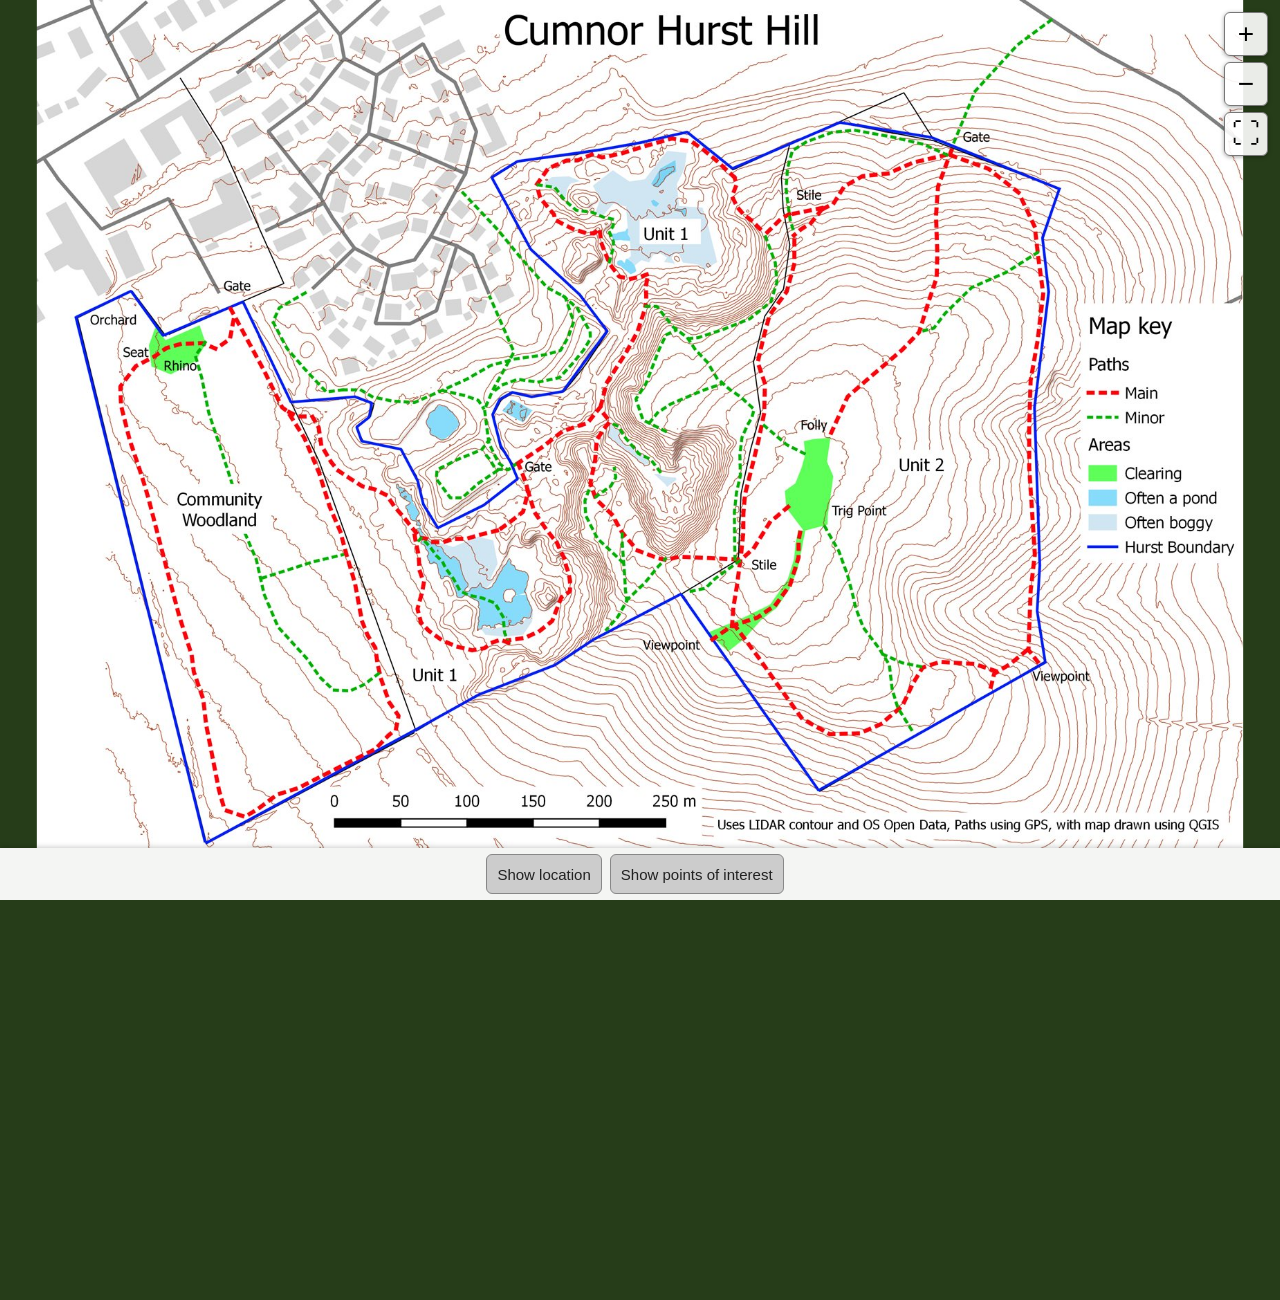
==== commit 78ab5216: "make redirect relative" ====
--- a/index.html
+++ b/index.html
@@ -3,13 +3,13 @@
 
 <head>
   <meta charset="utf-8">
-  <meta http-equiv="refresh" content="0; url=https://www.richardedmonds.org.uk/hurstmap/">
-  <link rel="canonical" href="https://www.richardedmonds.org.uk/hurstmap/">
+  <meta http-equiv="refresh" content="0; url=/hurstmap/">
+  <link rel="canonical" href="https://www.cumnorhurst.org.uk/hurstmap/">
   <title>Redirecting...</title>
 </head>
 
 <body>
-  <p>Redirecting to <a href="https://www.richardedmonds.org.uk/hurstmap/">Cumnor Hurst Map</a>...</p>
+  <p>Redirecting to <a href="/hurstmap/">Cumnor Hurst Map</a>...</p>
 </body>
 
 </html>
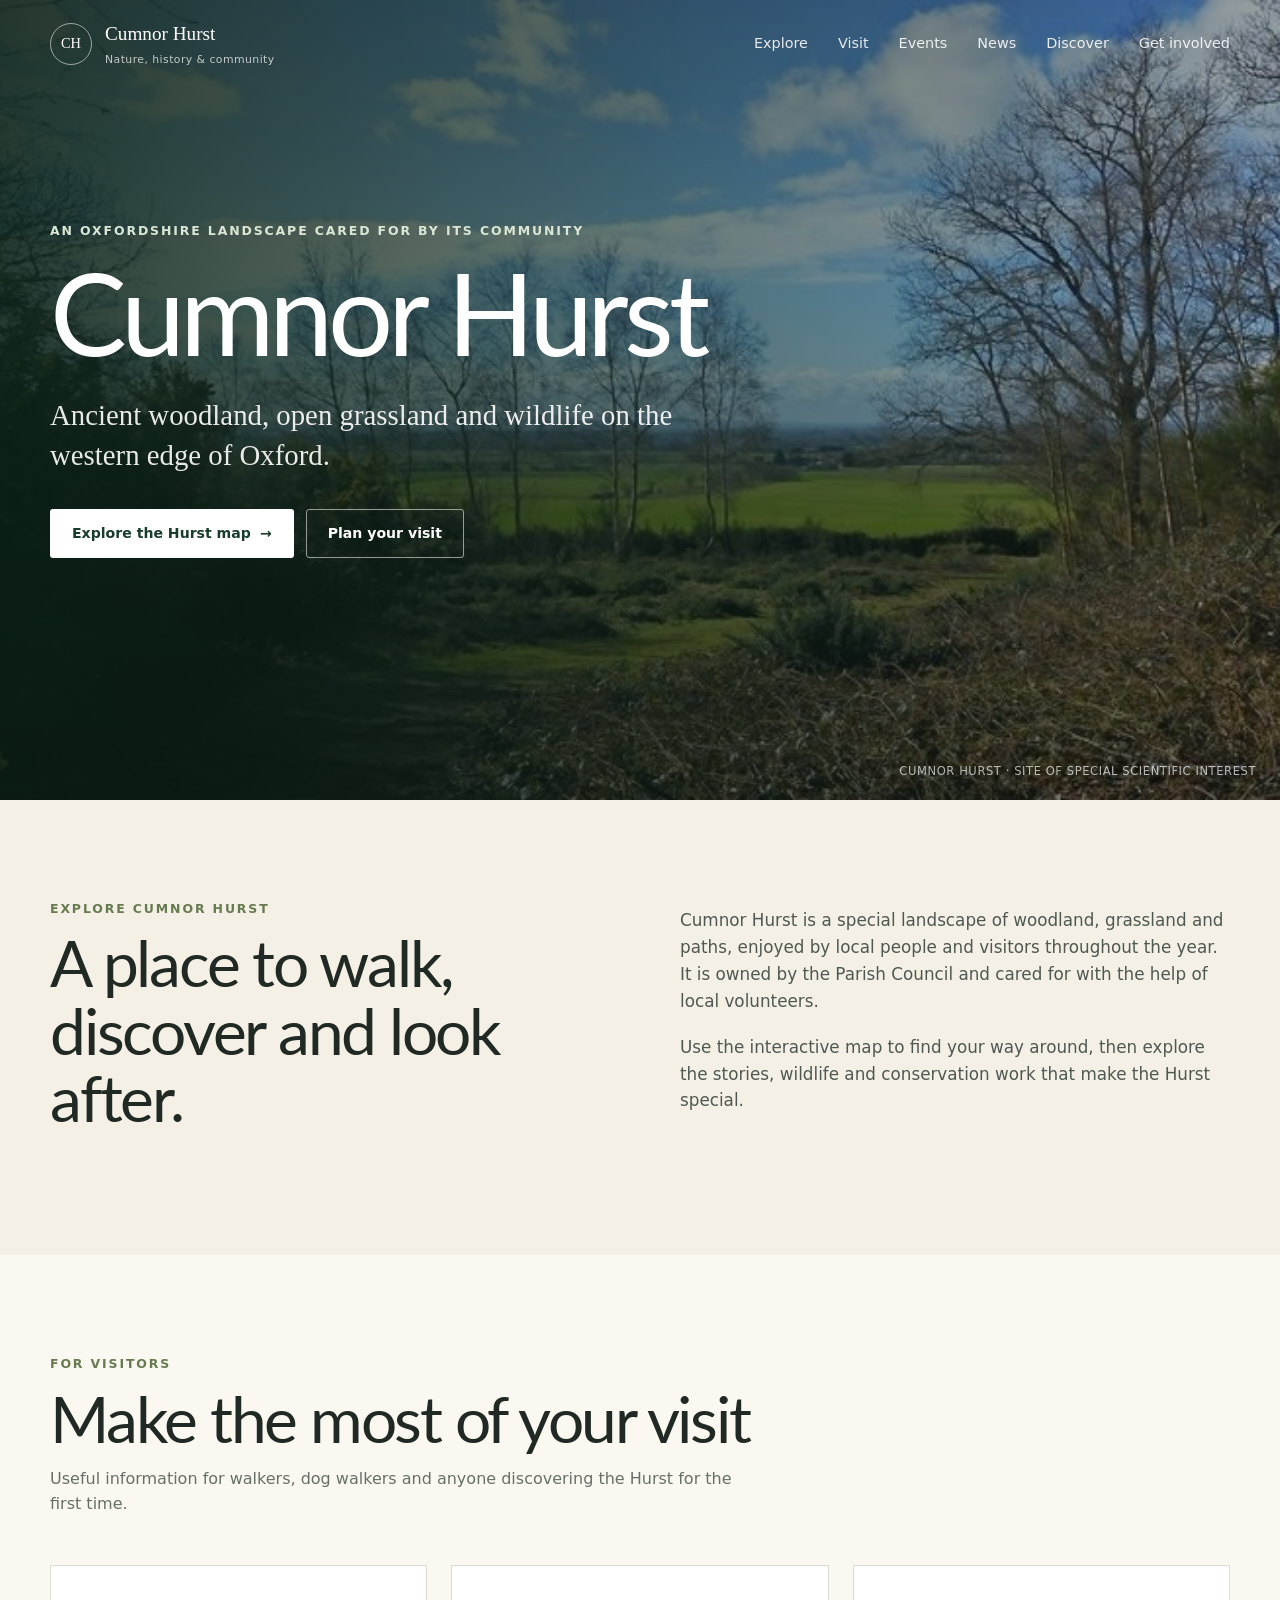
==== commit f0bccb4d: "redirect to main.html to expose website" ====
--- a/index.html
+++ b/index.html
@@ -3,13 +3,13 @@
 
 <head>
   <meta charset="utf-8">
-  <meta http-equiv="refresh" content="0; url=/hurstmap/">
-  <link rel="canonical" href="https://www.cumnorhurst.org.uk/hurstmap/">
+  <meta http-equiv="refresh" content="0; url=/main.html">
+  <link rel="canonical" href="https://www.cumnorhurst.org.uk/main.html">
   <title>Redirecting...</title>
 </head>
 
 <body>
-  <p>Redirecting to <a href="/hurstmap/">Cumnor Hurst Map</a>...</p>
+  <p>Redirecting to <a href="/main.html">Cumnor Hurst Website</a>...</p>
 </body>
 
 </html>
